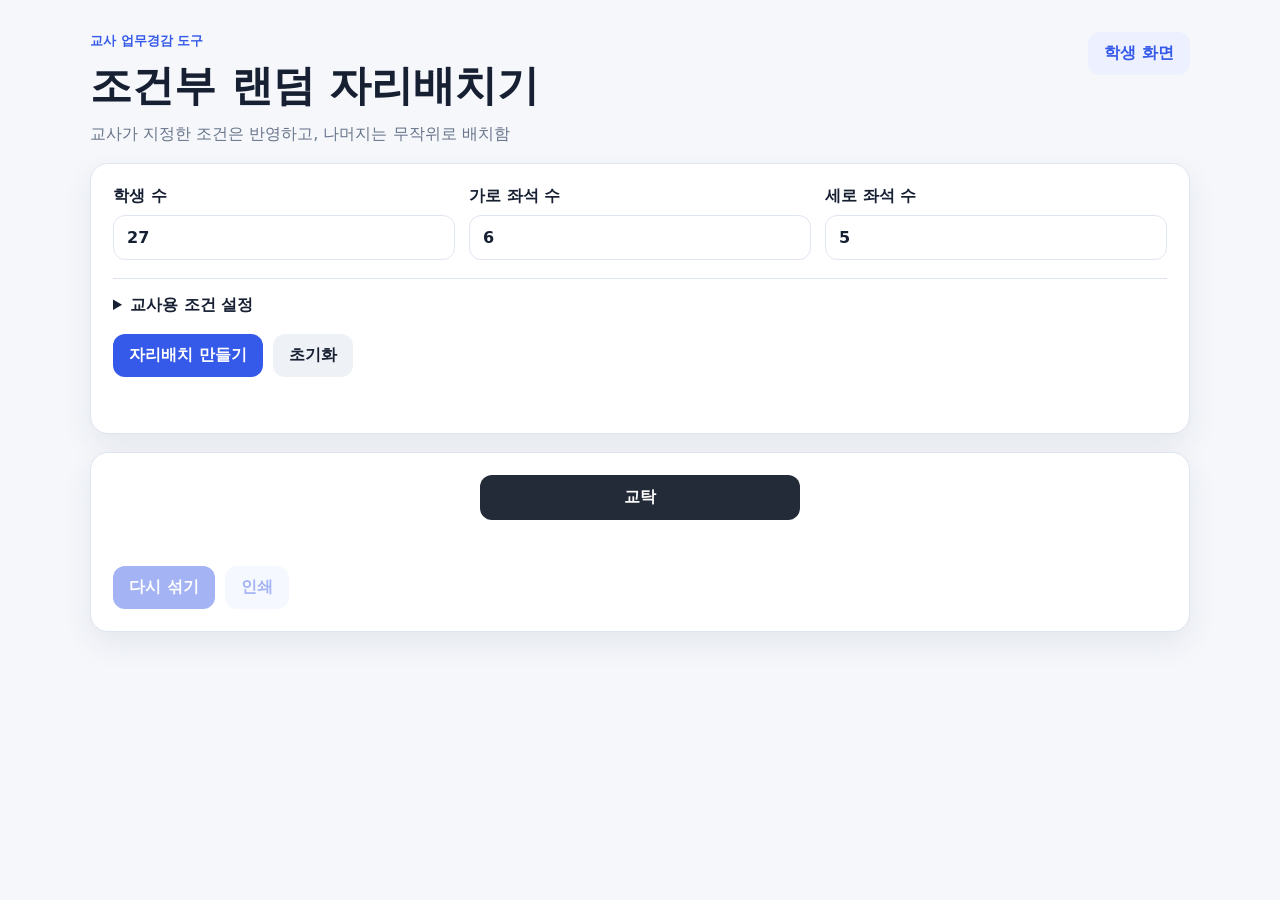
==== modules/seating/index.html @ f195c4ea "feat: add seating module v1" ====
<!DOCTYPE html>
<html lang="ko">
<head>
  <meta charset="UTF-8" />
  <meta name="viewport" content="width=device-width, initial-scale=1.0" />
  <title>조건부 랜덤 자리배치기</title>
  <link rel="stylesheet" href="seating.css" />
</head>
<body>
  <main class="app">
    <section class="hero">
      <div>
        <p class="eyebrow">교사 업무경감 도구</p>
        <h1>조건부 랜덤 자리배치기</h1>
        <p class="sub">교사가 지정한 조건은 반영하고, 나머지는 무작위로 배치함</p>
      </div>
      <button id="studentModeBtn" class="secondary">학생 화면</button>
    </section>

    <section id="controlPanel" class="panel controls">
      <div class="grid">
        <label>
          학생 수
          <input id="studentCount" type="number" min="1" max="60" value="27" />
        </label>

        <label>
          가로 좌석 수
          <input id="cols" type="number" min="1" max="12" value="6" />
        </label>

        <label>
          세로 좌석 수
          <input id="rows" type="number" min="1" max="12" value="5" />
        </label>
      </div>

      <details>
        <summary>교사용 조건 설정</summary>

        <div class="advanced">
          <label>
            앞자리 우선 학생
            <input id="frontPriority" type="text" placeholder="예: 3, 7, 12" />
            <span class="hint">쉼표로 구분 · 앞 2줄 안에 우선 배치</span>
          </label>

          <label>
            서로 떨어뜨릴 학생
            <textarea id="separatePairs" rows="4" placeholder="예:
5-12
8-20
3-7"></textarea>
            <span class="hint">한 줄에 한 쌍씩 입력 · 좌우/앞뒤/대각선 인접 금지</span>
          </label>
        </div>
      </details>

      <div class="actions">
        <button id="generateBtn" class="primary">자리배치 만들기</button>
        <button id="resetBtn" class="ghost">초기화</button>
      </div>

      <p id="message" class="message" aria-live="polite"></p>
    </section>

    <section class="panel result-panel">
      <div class="board">교탁</div>

      <div id="seatGrid" class="seat-grid" aria-label="자리배치 결과"></div>

      <div class="result-actions">
        <button id="reshuffleBtn" class="primary" disabled>다시 섞기</button>
        <button id="printBtn" class="secondary" disabled>인쇄</button>
        <button id="exitStudentModeBtn" class="secondary hidden">교사 화면으로</button>
      </div>
    </section>
  </main>

  <script src="seating-core.js"></script>
  <script src="seating-ui.js"></script>
</body>
</html>
---- modules/seating/seating.css ----
:root {
  --bg: #f5f7fb;
  --card: #ffffff;
  --line: #dfe5ef;
  --text: #172033;
  --muted: #68758a;
  --accent: #3559e8;
  --accent-soft: #edf1ff;
  --danger: #b42318;
  --shadow: 0 12px 30px rgba(33, 47, 76, 0.08);
  font-family: Inter, Pretendard, "Noto Sans KR", system-ui, sans-serif;
}

* { box-sizing: border-box; }

body {
  margin: 0;
  background: var(--bg);
  color: var(--text);
}

button, input, textarea {
  font: inherit;
}

button {
  cursor: pointer;
  border-radius: 12px;
  border: 0;
  padding: 11px 16px;
  font-weight: 700;
}

button:disabled {
  cursor: not-allowed;
  opacity: .45;
}

.app {
  width: min(1100px, calc(100% - 32px));
  margin: 32px auto 60px;
}

.hero {
  display: flex;
  justify-content: space-between;
  align-items: flex-start;
  gap: 20px;
  margin-bottom: 18px;
}

.eyebrow {
  margin: 0 0 8px;
  font-size: 13px;
  font-weight: 800;
  color: var(--accent);
}

h1 {
  margin: 0;
  font-size: clamp(28px, 4vw, 42px);
}

.sub {
  margin: 10px 0 0;
  color: var(--muted);
}

.panel {
  background: var(--card);
  border: 1px solid var(--line);
  border-radius: 18px;
  box-shadow: var(--shadow);
  padding: 22px;
  margin-bottom: 18px;
}

.grid {
  display: grid;
  grid-template-columns: repeat(3, minmax(0, 1fr));
  gap: 14px;
}

label {
  display: flex;
  flex-direction: column;
  gap: 8px;
  font-weight: 700;
}

input, textarea {
  width: 100%;
  border: 1px solid var(--line);
  border-radius: 12px;
  padding: 12px 13px;
  background: #fff;
  color: var(--text);
  outline: none;
}

input:focus, textarea:focus {
  border-color: var(--accent);
  box-shadow: 0 0 0 3px var(--accent-soft);
}

details {
  margin-top: 18px;
  border-top: 1px solid var(--line);
  padding-top: 16px;
}

summary {
  cursor: pointer;
  font-weight: 800;
}

.advanced {
  display: grid;
  grid-template-columns: 1fr 1fr;
  gap: 14px;
  margin-top: 16px;
}

.hint {
  color: var(--muted);
  font-size: 12px;
  font-weight: 500;
}

.actions, .result-actions {
  display: flex;
  gap: 10px;
  flex-wrap: wrap;
  margin-top: 18px;
}

.primary {
  background: var(--accent);
  color: white;
}

.secondary {
  background: var(--accent-soft);
  color: var(--accent);
}

.ghost {
  background: #eef1f5;
  color: var(--text);
}

.message {
  min-height: 22px;
  margin: 12px 0 0;
  color: var(--muted);
  font-size: 14px;
}

.message.error {
  color: var(--danger);
  font-weight: 700;
}

.board {
  width: min(320px, 70%);
  margin: 0 auto 28px;
  padding: 12px;
  border-radius: 12px;
  background: #242b38;
  color: white;
  text-align: center;
  font-weight: 800;
}

.seat-grid {
  display: grid;
  gap: 10px;
  align-items: stretch;
}

.seat {
  min-height: 66px;
  border: 1px solid var(--line);
  border-radius: 14px;
  display: flex;
  align-items: center;
  justify-content: center;
  background: #fff;
  font-size: 18px;
  font-weight: 900;
  transition: transform .15s ease, background .15s ease;
}

.seat:hover {
  transform: translateY(-2px);
  background: #fafbff;
}

.seat.empty {
  background: #f3f5f8;
  color: #a8b0bf;
  font-weight: 600;
}

.hidden {
  display: none !important;
}

body.student-mode {
  background: white;
}

body.student-mode .hero > div,
body.student-mode #studentModeBtn,
body.student-mode #controlPanel {
  display: none;
}

body.student-mode .app {
  width: min(1200px, calc(100% - 28px));
  margin-top: 24px;
}

body.student-mode .result-panel {
  border: 0;
  box-shadow: none;
  padding-top: 0;
}

body.student-mode .seat {
  min-height: 86px;
  font-size: 24px;
}

@media (max-width: 760px) {
  .grid, .advanced {
    grid-template-columns: 1fr;
  }

  .hero {
    flex-direction: column;
  }

  .panel {
    padding: 16px;
  }

  .seat {
    min-height: 54px;
    font-size: 15px;
  }
}

@media print {
  body {
    background: white;
  }

  .hero, .controls, .result-actions {
    display: none !important;
  }

  .app {
    width: 100%;
    margin: 0;
  }

  .panel {
    border: 0;
    box-shadow: none;
  }
}
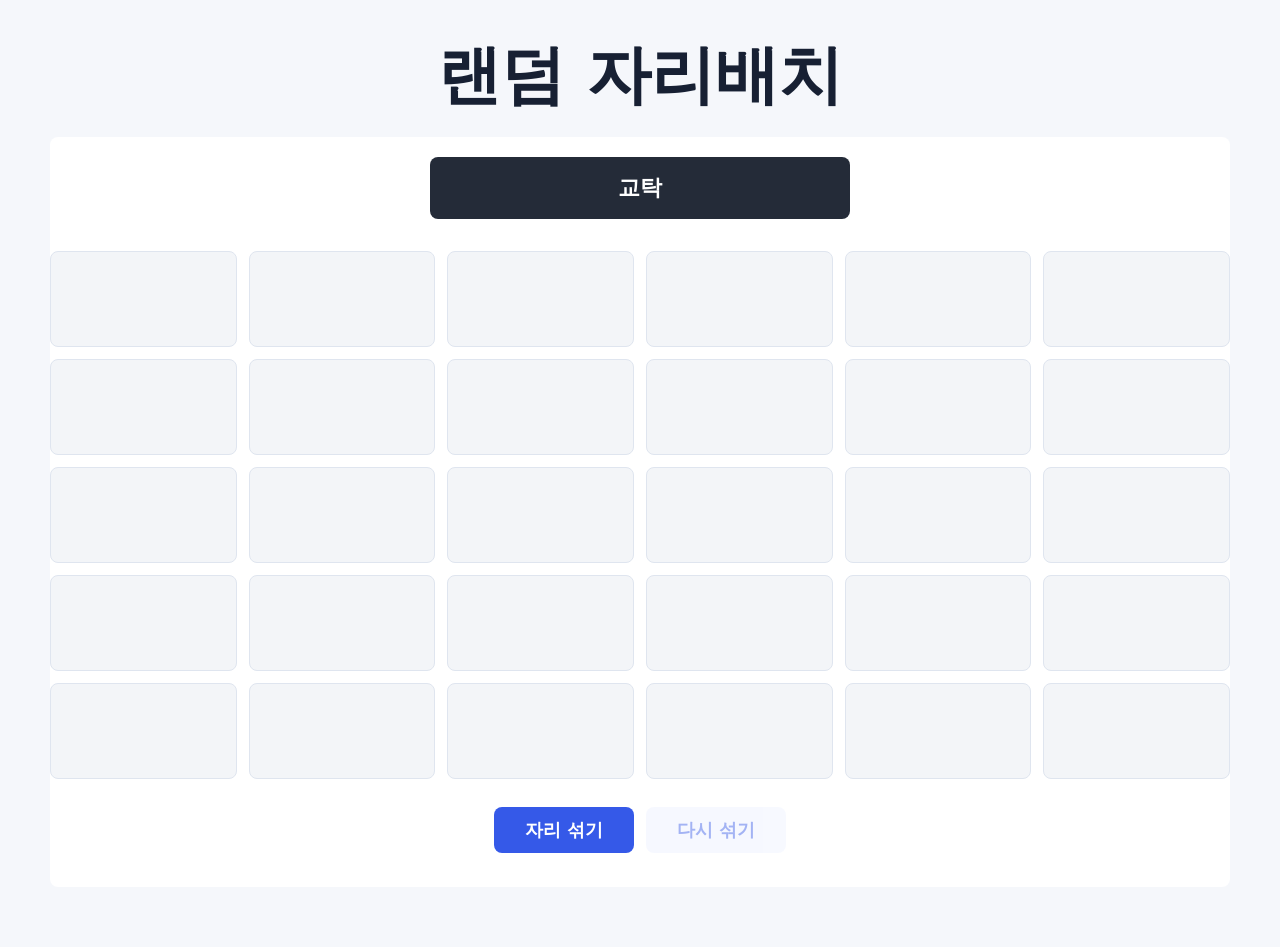
==== commit e4371f41: "test" ====
--- a/modules/seating/index.html
+++ b/modules/seating/index.html
@@ -3,81 +3,29 @@
 <head>
   <meta charset="UTF-8" />
   <meta name="viewport" content="width=device-width, initial-scale=1.0" />
-  <title>조건부 랜덤 자리배치기</title>
+  <title>랜덤 자리배치</title>
   <link rel="stylesheet" href="seating.css" />
 </head>
 <body>
-  <main class="app">
-    <section class="hero">
-      <div>
-        <p class="eyebrow">교사 업무경감 도구</p>
-        <h1>조건부 랜덤 자리배치기</h1>
-        <p class="sub">교사가 지정한 조건은 반영하고, 나머지는 무작위로 배치함</p>
-      </div>
-      <button id="studentModeBtn" class="secondary">학생 화면</button>
-    </section>
+  <main class="app student-app">
+    <header class="student-header">
+      <h1>랜덤 자리배치</h1>
+    </header>
 
-    <section id="controlPanel" class="panel controls">
-      <div class="grid">
-        <label>
-          학생 수
-          <input id="studentCount" type="number" min="1" max="60" value="27" />
-        </label>
+    <section class="panel result-panel student-result">
+      <div class="board">교탁</div>
+      <div id="seatGrid" class="seat-grid student-seat-grid" aria-label="자리표"></div>
 
-        <label>
-          가로 좌석 수
-          <input id="cols" type="number" min="1" max="12" value="6" />
-        </label>
-
-        <label>
-          세로 좌석 수
-          <input id="rows" type="number" min="1" max="12" value="5" />
-        </label>
+      <div class="student-actions">
+        <button id="shuffleBtn" class="primary">자리 섞기</button>
+        <button id="reshuffleBtn" class="secondary" disabled>다시 섞기</button>
       </div>
 
-      <details>
-        <summary>교사용 조건 설정</summary>
-
-        <div class="advanced">
-          <label>
-            앞자리 우선 학생
-            <input id="frontPriority" type="text" placeholder="예: 3, 7, 12" />
-            <span class="hint">쉼표로 구분 · 앞 2줄 안에 우선 배치</span>
-          </label>
-
-          <label>
-            서로 떨어뜨릴 학생
-            <textarea id="separatePairs" rows="4" placeholder="예:
-5-12
-8-20
-3-7"></textarea>
-            <span class="hint">한 줄에 한 쌍씩 입력 · 좌우/앞뒤/대각선 인접 금지</span>
-          </label>
-        </div>
-      </details>
-
-      <div class="actions">
-        <button id="generateBtn" class="primary">자리배치 만들기</button>
-        <button id="resetBtn" class="ghost">초기화</button>
-      </div>
-
-      <p id="message" class="message" aria-live="polite"></p>
-    </section>
-
-    <section class="panel result-panel">
-      <div class="board">교탁</div>
-
-      <div id="seatGrid" class="seat-grid" aria-label="자리배치 결과"></div>
-
-      <div class="result-actions">
-        <button id="reshuffleBtn" class="primary" disabled>다시 섞기</button>
-        <button id="printBtn" class="secondary" disabled>인쇄</button>
-        <button id="exitStudentModeBtn" class="secondary hidden">교사 화면으로</button>
-      </div>
+      <p id="message" class="message student-message" aria-live="polite"></p>
     </section>
   </main>
 
   <script src="seating-core.js"></script>
-  <script src="seating-ui.js"></script>
+  <script src="seating-student.js"></script>
 </body>
 </html>
--- a/modules/seating/seating.css
+++ b/modules/seating/seating.css
@@ -6,6 +6,7 @@
   --muted: #68758a;
   --accent: #3559e8;
   --accent-soft: #edf1ff;
+  --success: #127a4a;
   --danger: #b42318;
   --shadow: 0 12px 30px rgba(33, 47, 76, 0.08);
   font-family: Inter, Pretendard, "Noto Sans KR", system-ui, sans-serif;
@@ -23,12 +24,16 @@
   font: inherit;
 }
 
-button {
+button, .link-button {
   cursor: pointer;
-  border-radius: 12px;
+  border-radius: 8px;
   border: 0;
   padding: 11px 16px;
   font-weight: 700;
+  text-decoration: none;
+  display: inline-flex;
+  align-items: center;
+  justify-content: center;
 }
 
 button:disabled {
@@ -39,6 +44,10 @@
 .app {
   width: min(1100px, calc(100% - 32px));
   margin: 32px auto 60px;
+}
+
+.student-app {
+  width: min(1180px, calc(100% - 28px));
 }
 
 .hero {
@@ -61,6 +70,11 @@
   font-size: clamp(28px, 4vw, 42px);
 }
 
+h2 {
+  margin: 0 0 16px;
+  font-size: 22px;
+}
+
 .sub {
   margin: 10px 0 0;
   color: var(--muted);
@@ -69,7 +83,7 @@
 .panel {
   background: var(--card);
   border: 1px solid var(--line);
-  border-radius: 18px;
+  border-radius: 8px;
   box-shadow: var(--shadow);
   padding: 22px;
   margin-bottom: 18px;
@@ -91,7 +105,7 @@
 input, textarea {
   width: 100%;
   border: 1px solid var(--line);
-  border-radius: 12px;
+  border-radius: 8px;
   padding: 12px 13px;
   background: #fff;
   color: var(--text);
@@ -114,7 +128,7 @@
   font-weight: 800;
 }
 
-.advanced {
+.advanced, .teacher-conditions {
   display: grid;
   grid-template-columns: 1fr 1fr;
   gap: 14px;
@@ -152,8 +166,9 @@
 .message {
   min-height: 22px;
   margin: 12px 0 0;
-  color: var(--muted);
+  color: var(--success);
   font-size: 14px;
+  font-weight: 700;
 }
 
 .message.error {
@@ -165,7 +180,7 @@
   width: min(320px, 70%);
   margin: 0 auto 28px;
   padding: 12px;
-  border-radius: 12px;
+  border-radius: 8px;
   background: #242b38;
   color: white;
   text-align: center;
@@ -181,7 +196,7 @@
 .seat {
   min-height: 66px;
   border: 1px solid var(--line);
-  border-radius: 14px;
+  border-radius: 8px;
   display: flex;
   align-items: center;
   justify-content: center;
@@ -206,6 +221,80 @@
   display: none !important;
 }
 
+.student-header {
+  display: flex;
+  justify-content: center;
+  margin: 24px 0 18px;
+  text-align: center;
+}
+
+.student-header h1 {
+  font-size: clamp(34px, 6vw, 64px);
+}
+
+.student-result {
+  border: 0;
+  box-shadow: none;
+  padding: 20px 0 0;
+}
+
+.student-result .board {
+  width: min(420px, 72%);
+  margin-bottom: 32px;
+  padding: 16px;
+  font-size: 22px;
+}
+
+.student-seat-grid {
+  gap: 12px;
+}
+
+.student-seat-grid .seat {
+  min-height: clamp(58px, 9vw, 96px);
+  font-size: clamp(18px, 3vw, 30px);
+}
+
+.student-actions {
+  display: flex;
+  justify-content: center;
+  gap: 12px;
+  flex-wrap: wrap;
+  margin-top: 28px;
+}
+
+.student-actions button {
+  min-width: 140px;
+  font-size: 18px;
+}
+
+.student-message {
+  text-align: center;
+  font-size: 18px;
+}
+
+.seat.spinning {
+  background: var(--accent-soft);
+  color: var(--accent);
+  transform: scale(.98);
+}
+
+.summary-list {
+  display: grid;
+  grid-template-columns: minmax(140px, 220px) 1fr;
+  gap: 12px 16px;
+  margin: 0;
+}
+
+.summary-list dt {
+  color: var(--muted);
+  font-weight: 800;
+}
+
+.summary-list dd {
+  margin: 0;
+  font-weight: 700;
+}
+
 body.student-mode {
   background: white;
 }
@@ -233,7 +322,7 @@
 }
 
 @media (max-width: 760px) {
-  .grid, .advanced {
+  .grid, .advanced, .teacher-conditions, .summary-list {
     grid-template-columns: 1fr;
   }
 
@@ -249,6 +338,14 @@
     min-height: 54px;
     font-size: 15px;
   }
+
+  .student-actions button {
+    width: 100%;
+  }
+
+  .student-seat-grid {
+    gap: 8px;
+  }
 }
 
 @media print {
